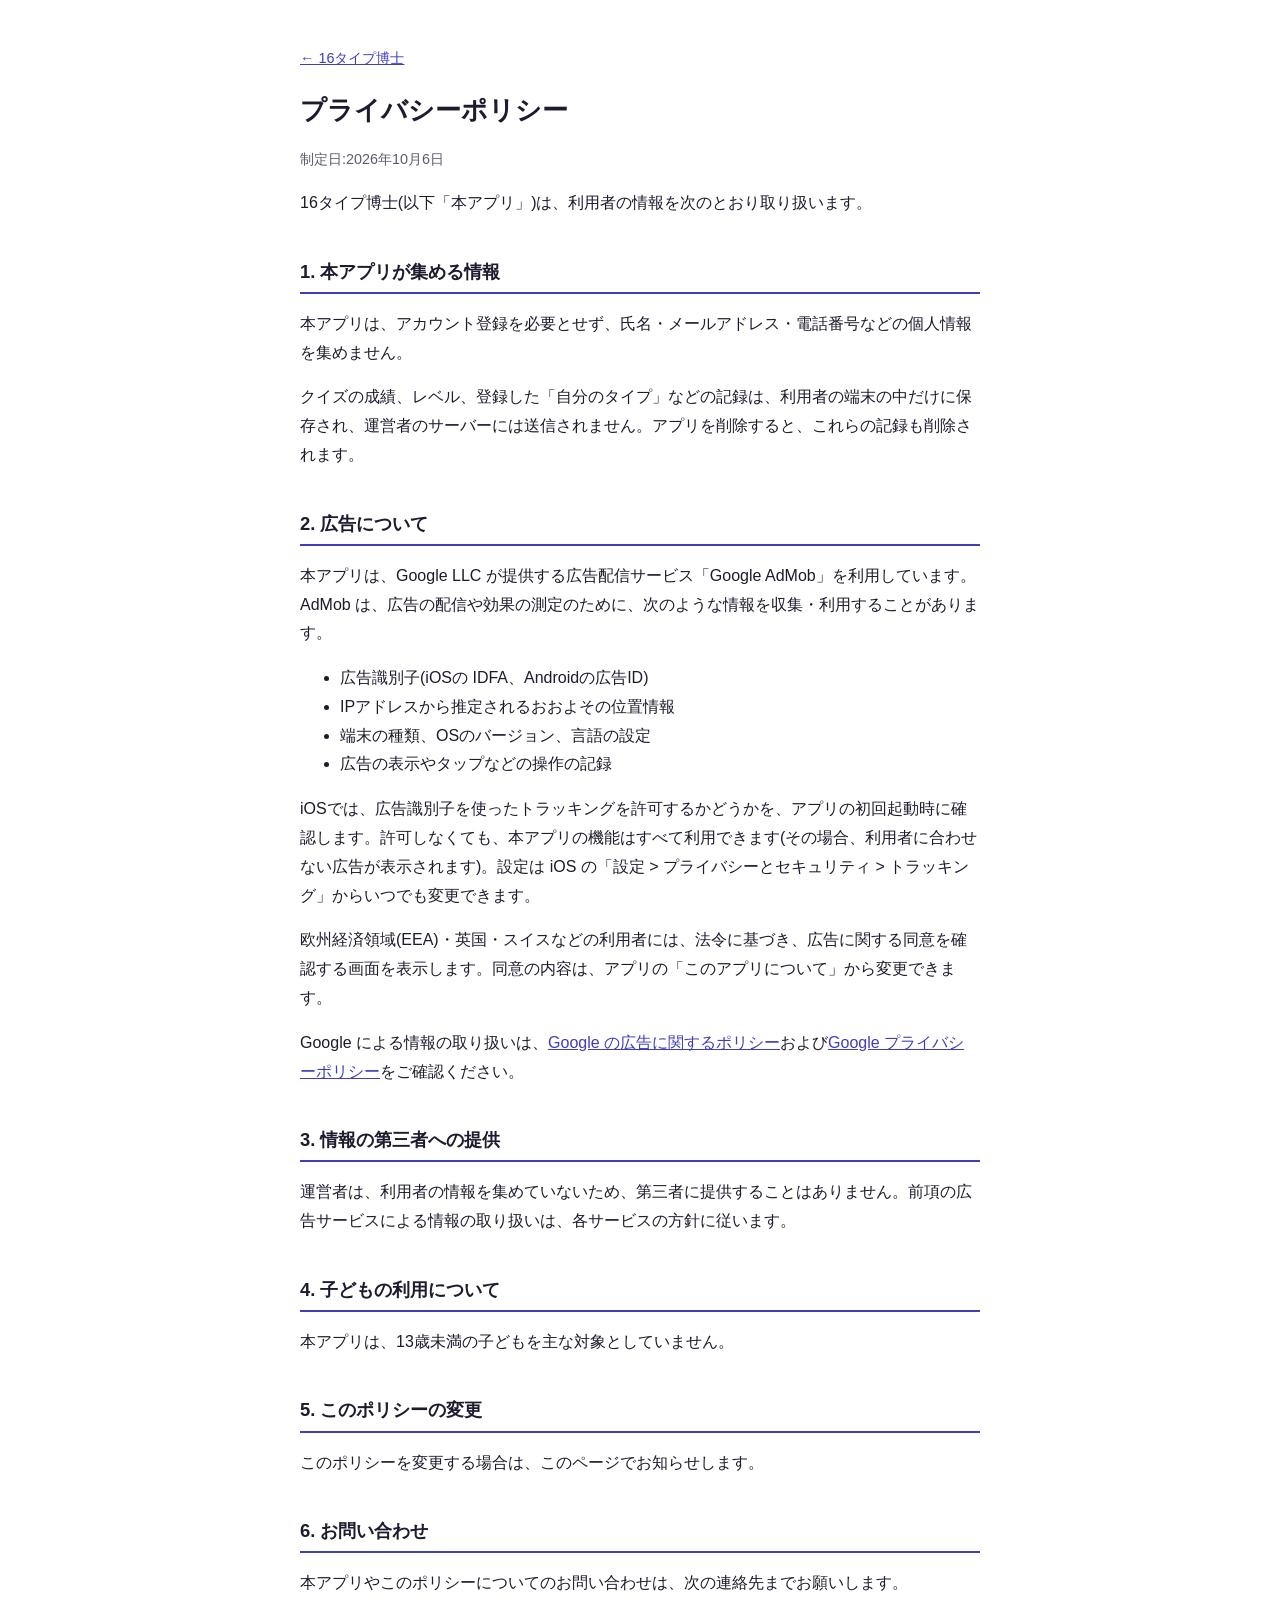
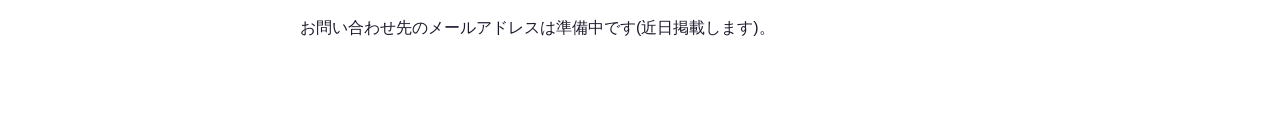
==== privacy.html @ b2a30725 "16タイプ博士 サポート・プライバシーポリシー・app-ads.txt Co-Authored-By: Claude Opus 5.5 <noreply@anthropic.com>" ====
<!doctype html>
<html lang="ja">
<head>
<meta charset="utf-8">
<meta name="viewport" content="width=device-width, initial-scale=1">
<title>プライバシーポリシー | 16タイプ博士</title>
<link rel="stylesheet" href="style.css">
</head>
<body>
<main>
<p class="back"><a href="index.html">← 16タイプ博士</a></p>
<h1>プライバシーポリシー</h1>
<p class="date">制定日:2026年10月6日</p>

<p>16タイプ博士(以下「本アプリ」)は、利用者の情報を次のとおり取り扱います。</p>

<h2>1. 本アプリが集める情報</h2>
<p>本アプリは、アカウント登録を必要とせず、氏名・メールアドレス・電話番号などの個人情報を集めません。</p>
<p>クイズの成績、レベル、登録した「自分のタイプ」などの記録は、利用者の端末の中だけに保存され、運営者のサーバーには送信されません。アプリを削除すると、これらの記録も削除されます。</p>

<h2>2. 広告について</h2>
<p>本アプリは、Google LLC が提供する広告配信サービス「Google AdMob」を利用しています。AdMob は、広告の配信や効果の測定のために、次のような情報を収集・利用することがあります。</p>
<ul>
<li>広告識別子(iOSの IDFA、Androidの広告ID)</li>
<li>IPアドレスから推定されるおおよその位置情報</li>
<li>端末の種類、OSのバージョン、言語の設定</li>
<li>広告の表示やタップなどの操作の記録</li>
</ul>
<p>iOSでは、広告識別子を使ったトラッキングを許可するかどうかを、アプリの初回起動時に確認します。許可しなくても、本アプリの機能はすべて利用できます(その場合、利用者に合わせない広告が表示されます)。設定は iOS の「設定 > プライバシーとセキュリティ > トラッキング」からいつでも変更できます。</p>
<p>欧州経済領域(EEA)・英国・スイスなどの利用者には、法令に基づき、広告に関する同意を確認する画面を表示します。同意の内容は、アプリの「このアプリについて」から変更できます。</p>
<p>Google による情報の取り扱いは、<a href="https://policies.google.com/technologies/ads?hl=ja">Google の広告に関するポリシー</a>および<a href="https://policies.google.com/privacy?hl=ja">Google プライバシーポリシー</a>をご確認ください。</p>

<h2>3. 情報の第三者への提供</h2>
<p>運営者は、利用者の情報を集めていないため、第三者に提供することはありません。前項の広告サービスによる情報の取り扱いは、各サービスの方針に従います。</p>

<h2>4. 子どもの利用について</h2>
<p>本アプリは、13歳未満の子どもを主な対象としていません。</p>

<h2>5. このポリシーの変更</h2>
<p>このポリシーを変更する場合は、このページでお知らせします。</p>

<h2>6. お問い合わせ</h2>
<p>本アプリやこのポリシーについてのお問い合わせは、次の連絡先までお願いします。</p>
<p>お問い合わせ先のメールアドレスは準備中です(近日掲載します)。</p>
</main>
</body>
</html>
---- style.css ----
:root {
  --text: #1d1b2e;
  --muted: #5d5a73;
  --accent: #3f3db8;
  --bg: #ffffff;
}
@media (prefers-color-scheme: dark) {
  :root {
    --text: #ecebf5;
    --muted: #aaa8c0;
    --accent: #a9a7ff;
    --bg: #15141f;
  }
}
body {
  margin: 0;
  background: var(--bg);
  color: var(--text);
  font-family: -apple-system, BlinkMacSystemFont, "Hiragino Sans", "Noto Sans JP", sans-serif;
  line-height: 1.8;
}
main {
  max-width: 680px;
  margin: 0 auto;
  padding: 32px 16px 64px;
}
h1 { font-size: 1.6rem; margin: 0.4em 0; }
h2 { font-size: 1.15rem; margin-top: 2em; border-bottom: 2px solid var(--accent); padding-bottom: 4px; }
h3 { font-size: 1rem; margin-bottom: 0; }
a { color: var(--accent); }
.icon { border-radius: 22%; }
.lead { font-size: 1.05rem; }
.date, .back, .note { color: var(--muted); font-size: 0.9rem; }
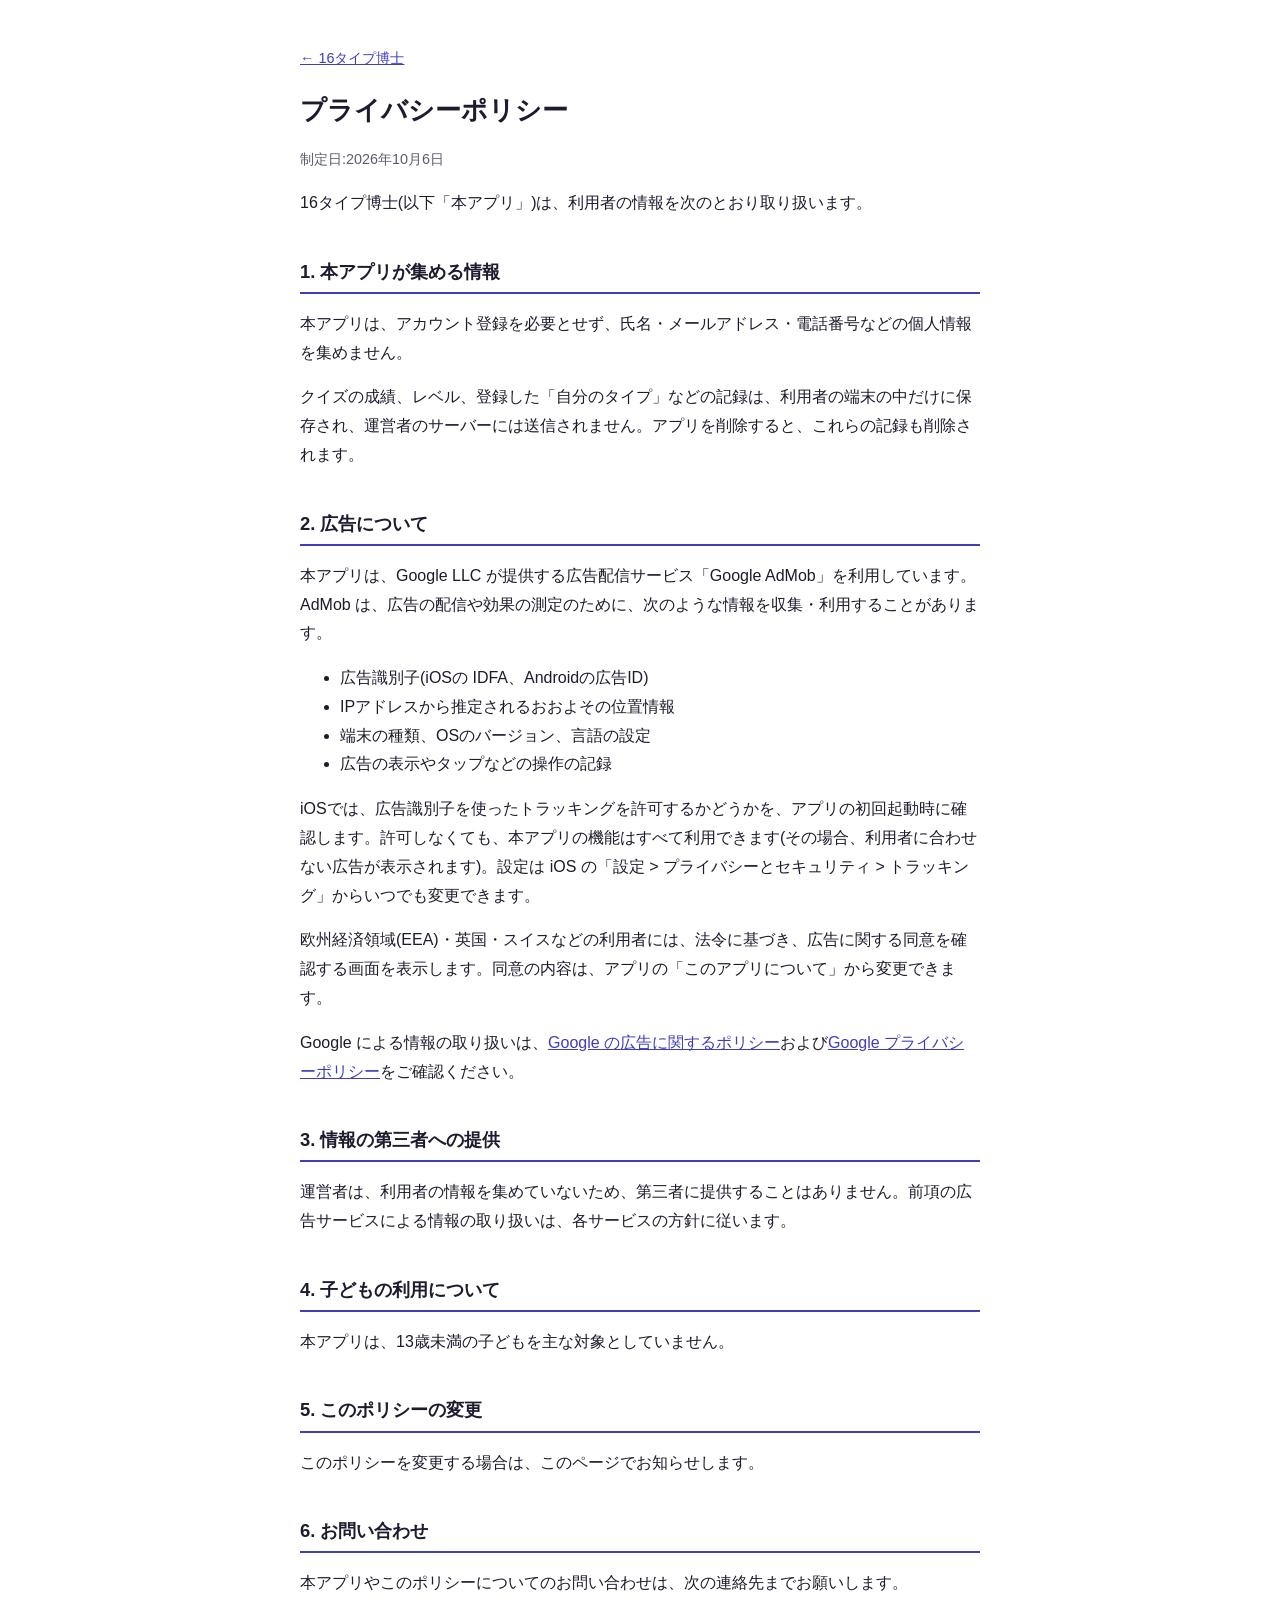
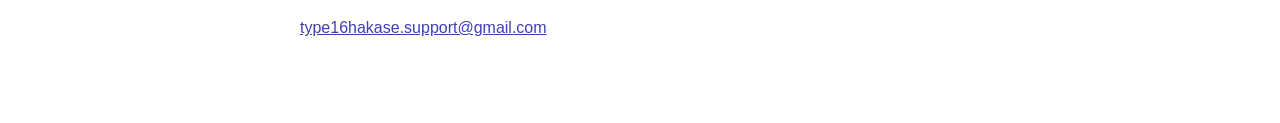
==== commit 71053621: "問い合わせ先のメールアドレスを掲載 Co-Authored-By: Claude Opus 5.5 <noreply@anthropic.com>" ====
--- a/privacy.html
+++ b/privacy.html
@@ -41,7 +41,7 @@
 
 <h2>6. お問い合わせ</h2>
 <p>本アプリやこのポリシーについてのお問い合わせは、次の連絡先までお願いします。</p>
-<p>お問い合わせ先のメールアドレスは準備中です(近日掲載します)。</p>
+<p><a href="mailto:type16hakase.support@gmail.com">type16hakase.support@gmail.com</a></p>
 </main>
 </body>
 </html>
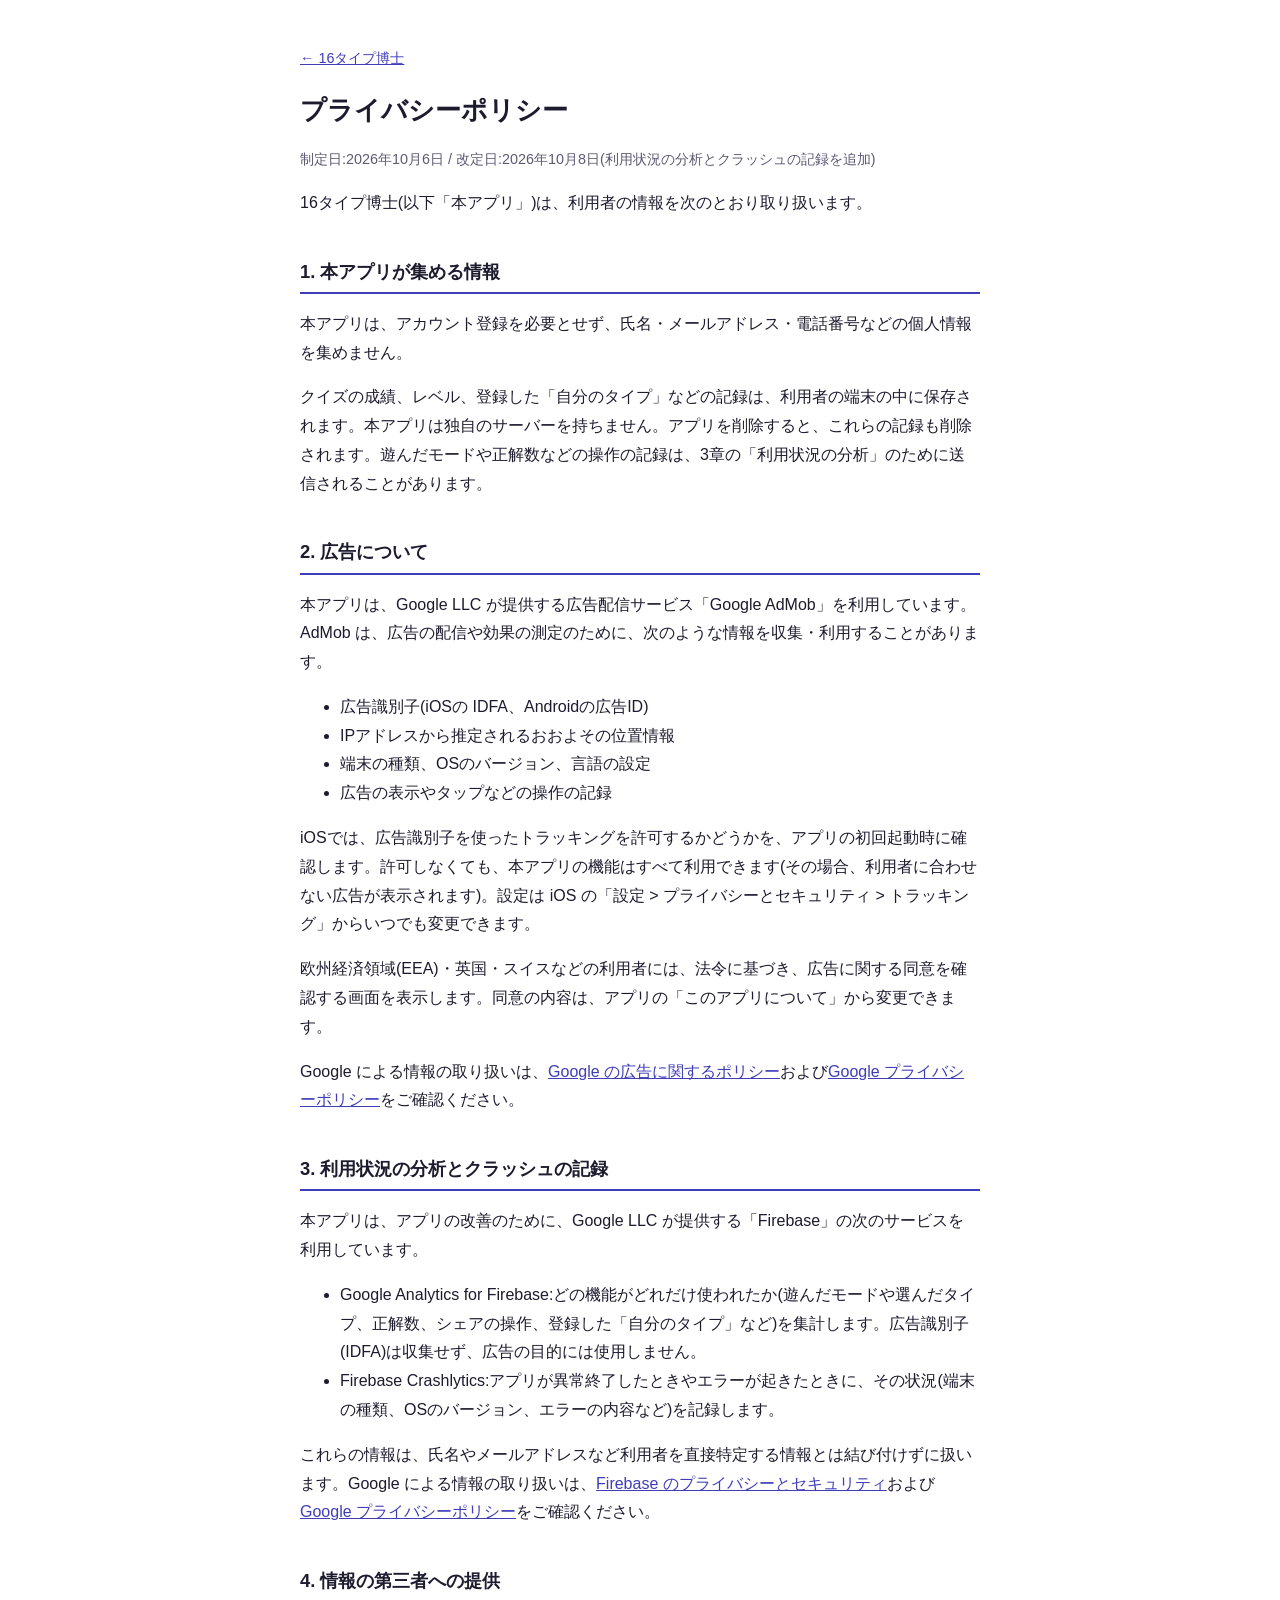
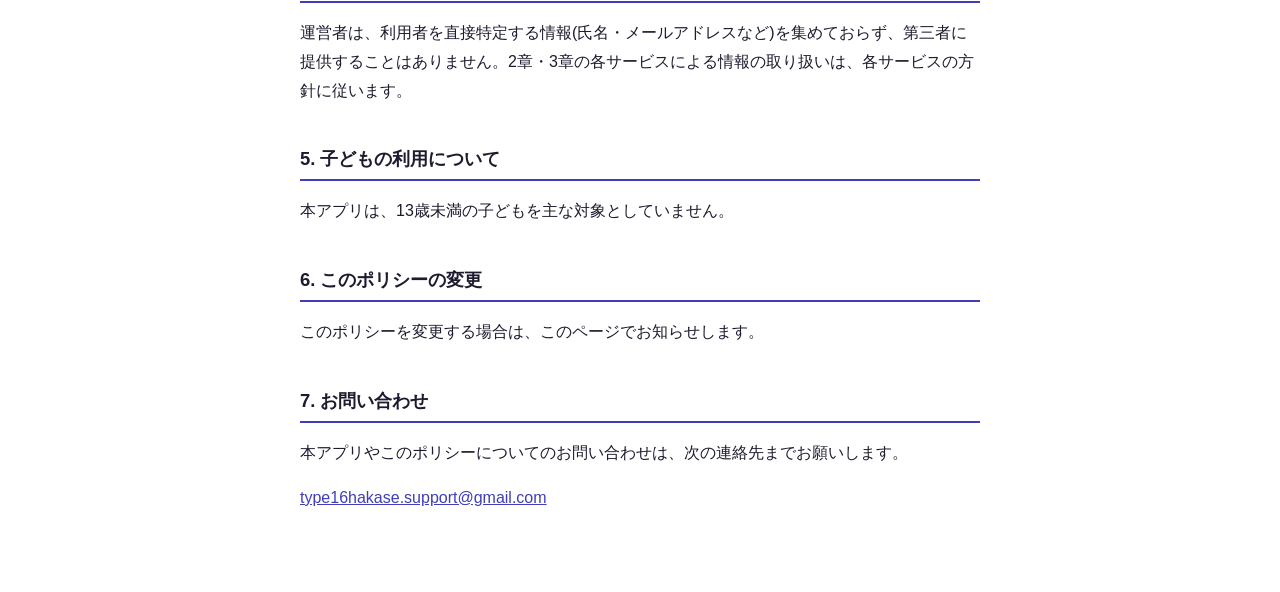
==== commit b0bd4d10: "プライバシーポリシー:利用状況の分析とクラッシュの記録を追加" ====
--- a/privacy.html
+++ b/privacy.html
@@ -10,13 +10,13 @@
 <main>
 <p class="back"><a href="index.html">← 16タイプ博士</a></p>
 <h1>プライバシーポリシー</h1>
-<p class="date">制定日:2026年10月6日</p>
+<p class="date">制定日:2026年10月6日 / 改定日:2026年10月8日(利用状況の分析とクラッシュの記録を追加)</p>
 
 <p>16タイプ博士(以下「本アプリ」)は、利用者の情報を次のとおり取り扱います。</p>
 
 <h2>1. 本アプリが集める情報</h2>
 <p>本アプリは、アカウント登録を必要とせず、氏名・メールアドレス・電話番号などの個人情報を集めません。</p>
-<p>クイズの成績、レベル、登録した「自分のタイプ」などの記録は、利用者の端末の中だけに保存され、運営者のサーバーには送信されません。アプリを削除すると、これらの記録も削除されます。</p>
+<p>クイズの成績、レベル、登録した「自分のタイプ」などの記録は、利用者の端末の中に保存されます。本アプリは独自のサーバーを持ちません。アプリを削除すると、これらの記録も削除されます。遊んだモードや正解数などの操作の記録は、3章の「利用状況の分析」のために送信されることがあります。</p>
 
 <h2>2. 広告について</h2>
 <p>本アプリは、Google LLC が提供する広告配信サービス「Google AdMob」を利用しています。AdMob は、広告の配信や効果の測定のために、次のような情報を収集・利用することがあります。</p>
@@ -30,16 +30,24 @@
 <p>欧州経済領域(EEA)・英国・スイスなどの利用者には、法令に基づき、広告に関する同意を確認する画面を表示します。同意の内容は、アプリの「このアプリについて」から変更できます。</p>
 <p>Google による情報の取り扱いは、<a href="https://policies.google.com/technologies/ads?hl=ja">Google の広告に関するポリシー</a>および<a href="https://policies.google.com/privacy?hl=ja">Google プライバシーポリシー</a>をご確認ください。</p>
 
-<h2>3. 情報の第三者への提供</h2>
-<p>運営者は、利用者の情報を集めていないため、第三者に提供することはありません。前項の広告サービスによる情報の取り扱いは、各サービスの方針に従います。</p>
+<h2>3. 利用状況の分析とクラッシュの記録</h2>
+<p>本アプリは、アプリの改善のために、Google LLC が提供する「Firebase」の次のサービスを利用しています。</p>
+<ul>
+<li>Google Analytics for Firebase:どの機能がどれだけ使われたか(遊んだモードや選んだタイプ、正解数、シェアの操作、登録した「自分のタイプ」など)を集計します。広告識別子(IDFA)は収集せず、広告の目的には使用しません。</li>
+<li>Firebase Crashlytics:アプリが異常終了したときやエラーが起きたときに、その状況(端末の種類、OSのバージョン、エラーの内容など)を記録します。</li>
+</ul>
+<p>これらの情報は、氏名やメールアドレスなど利用者を直接特定する情報とは結び付けずに扱います。Google による情報の取り扱いは、<a href="https://firebase.google.com/support/privacy?hl=ja">Firebase のプライバシーとセキュリティ</a>および<a href="https://policies.google.com/privacy?hl=ja">Google プライバシーポリシー</a>をご確認ください。</p>
 
-<h2>4. 子どもの利用について</h2>
+<h2>4. 情報の第三者への提供</h2>
+<p>運営者は、利用者を直接特定する情報(氏名・メールアドレスなど)を集めておらず、第三者に提供することはありません。2章・3章の各サービスによる情報の取り扱いは、各サービスの方針に従います。</p>
+
+<h2>5. 子どもの利用について</h2>
 <p>本アプリは、13歳未満の子どもを主な対象としていません。</p>
 
-<h2>5. このポリシーの変更</h2>
+<h2>6. このポリシーの変更</h2>
 <p>このポリシーを変更する場合は、このページでお知らせします。</p>
 
-<h2>6. お問い合わせ</h2>
+<h2>7. お問い合わせ</h2>
 <p>本アプリやこのポリシーについてのお問い合わせは、次の連絡先までお願いします。</p>
 <p><a href="mailto:type16hakase.support@gmail.com">type16hakase.support@gmail.com</a></p>
 </main>
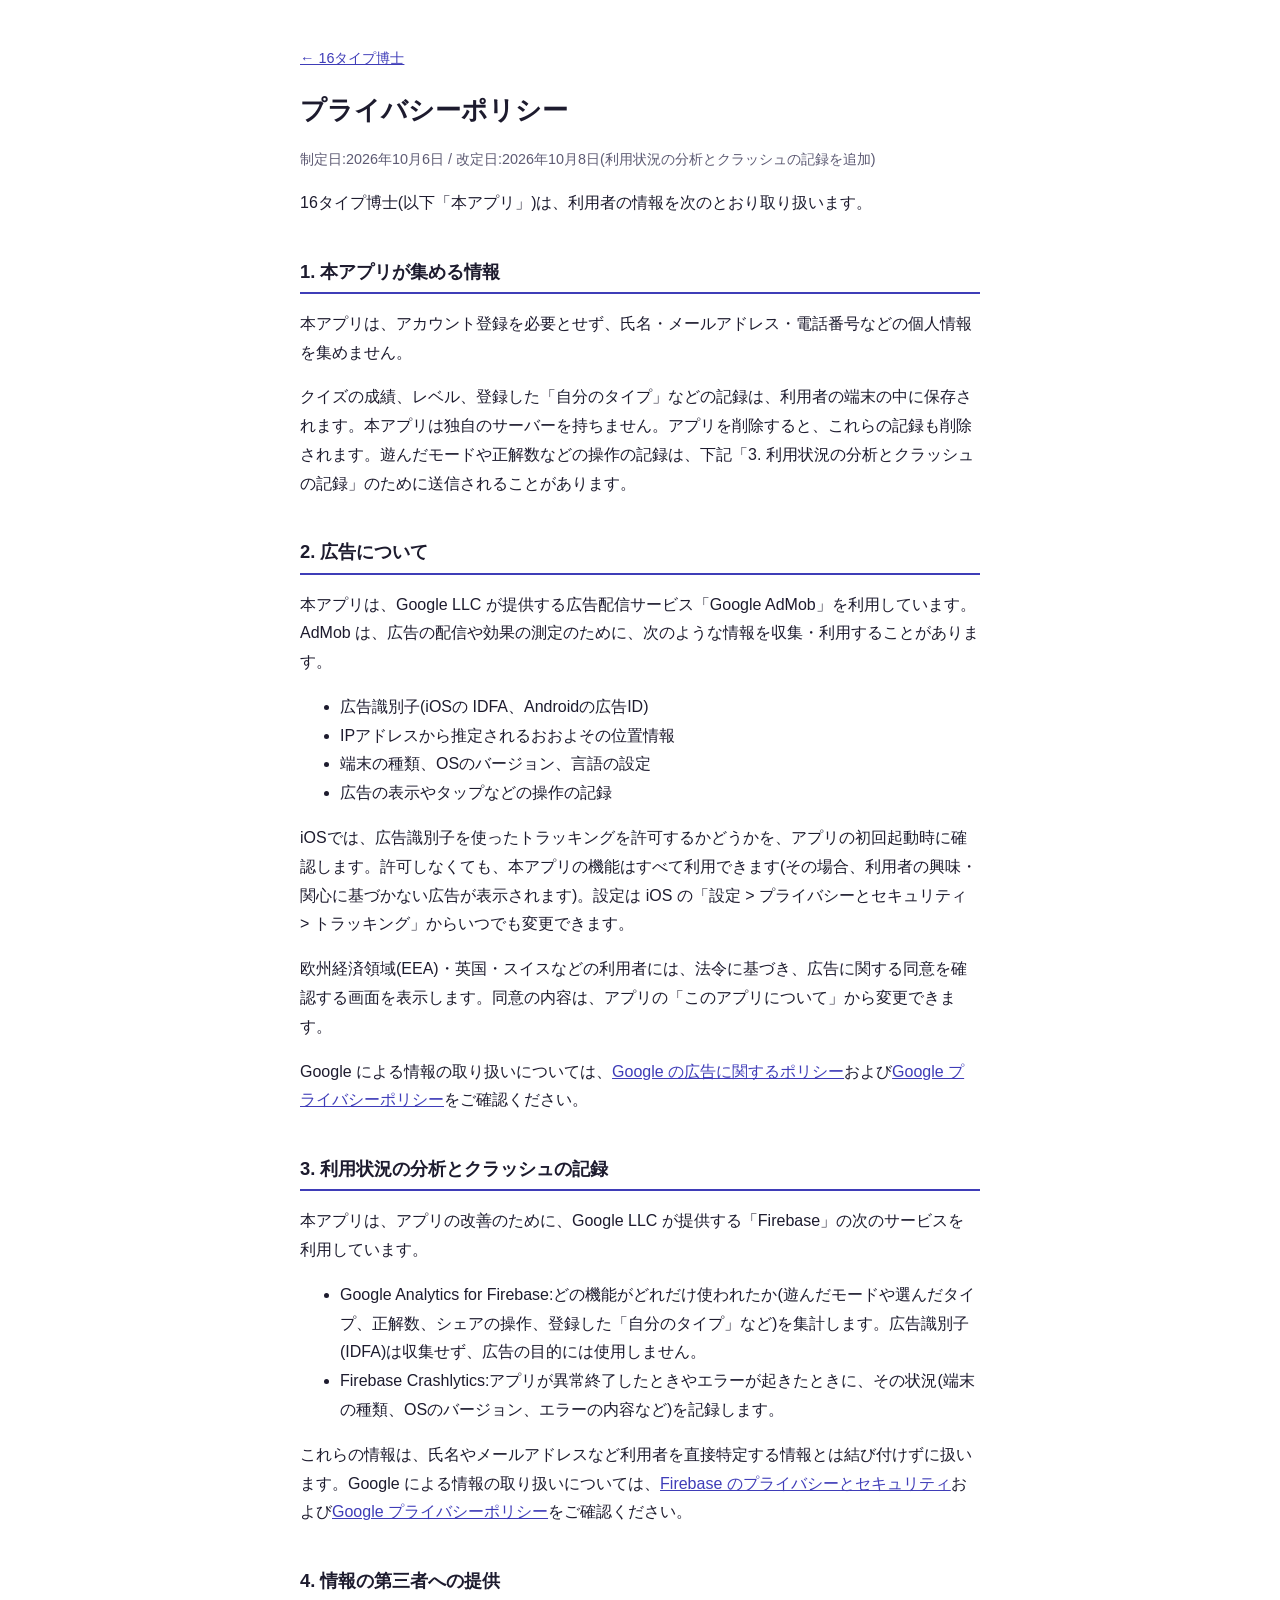
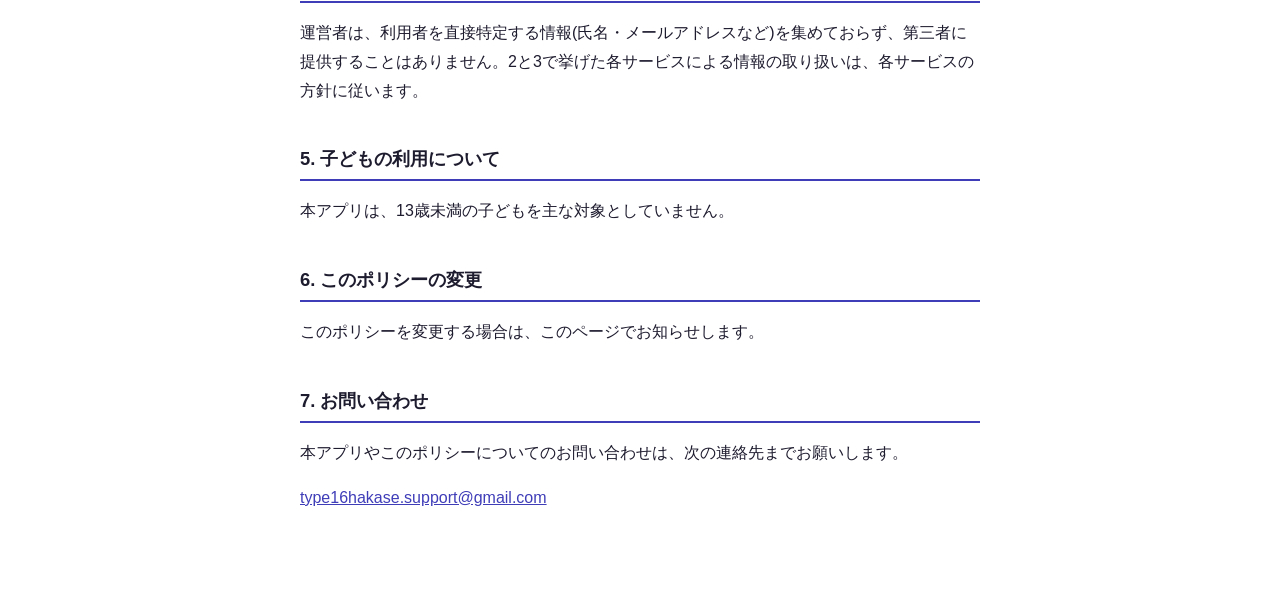
==== commit a434bba9: "サポートページとプライバシーポリシーの言い回しを見直し" ====
--- a/privacy.html
+++ b/privacy.html
@@ -16,7 +16,7 @@
 
 <h2>1. 本アプリが集める情報</h2>
 <p>本アプリは、アカウント登録を必要とせず、氏名・メールアドレス・電話番号などの個人情報を集めません。</p>
-<p>クイズの成績、レベル、登録した「自分のタイプ」などの記録は、利用者の端末の中に保存されます。本アプリは独自のサーバーを持ちません。アプリを削除すると、これらの記録も削除されます。遊んだモードや正解数などの操作の記録は、3章の「利用状況の分析」のために送信されることがあります。</p>
+<p>クイズの成績、レベル、登録した「自分のタイプ」などの記録は、利用者の端末の中に保存されます。本アプリは独自のサーバーを持ちません。アプリを削除すると、これらの記録も削除されます。遊んだモードや正解数などの操作の記録は、下記「3. 利用状況の分析とクラッシュの記録」のために送信されることがあります。</p>
 
 <h2>2. 広告について</h2>
 <p>本アプリは、Google LLC が提供する広告配信サービス「Google AdMob」を利用しています。AdMob は、広告の配信や効果の測定のために、次のような情報を収集・利用することがあります。</p>
@@ -26,9 +26,9 @@
 <li>端末の種類、OSのバージョン、言語の設定</li>
 <li>広告の表示やタップなどの操作の記録</li>
 </ul>
-<p>iOSでは、広告識別子を使ったトラッキングを許可するかどうかを、アプリの初回起動時に確認します。許可しなくても、本アプリの機能はすべて利用できます(その場合、利用者に合わせない広告が表示されます)。設定は iOS の「設定 > プライバシーとセキュリティ > トラッキング」からいつでも変更できます。</p>
+<p>iOSでは、広告識別子を使ったトラッキングを許可するかどうかを、アプリの初回起動時に確認します。許可しなくても、本アプリの機能はすべて利用できます(その場合、利用者の興味・関心に基づかない広告が表示されます)。設定は iOS の「設定 > プライバシーとセキュリティ > トラッキング」からいつでも変更できます。</p>
 <p>欧州経済領域(EEA)・英国・スイスなどの利用者には、法令に基づき、広告に関する同意を確認する画面を表示します。同意の内容は、アプリの「このアプリについて」から変更できます。</p>
-<p>Google による情報の取り扱いは、<a href="https://policies.google.com/technologies/ads?hl=ja">Google の広告に関するポリシー</a>および<a href="https://policies.google.com/privacy?hl=ja">Google プライバシーポリシー</a>をご確認ください。</p>
+<p>Google による情報の取り扱いについては、<a href="https://policies.google.com/technologies/ads?hl=ja">Google の広告に関するポリシー</a>および<a href="https://policies.google.com/privacy?hl=ja">Google プライバシーポリシー</a>をご確認ください。</p>
 
 <h2>3. 利用状況の分析とクラッシュの記録</h2>
 <p>本アプリは、アプリの改善のために、Google LLC が提供する「Firebase」の次のサービスを利用しています。</p>
@@ -36,10 +36,10 @@
 <li>Google Analytics for Firebase:どの機能がどれだけ使われたか(遊んだモードや選んだタイプ、正解数、シェアの操作、登録した「自分のタイプ」など)を集計します。広告識別子(IDFA)は収集せず、広告の目的には使用しません。</li>
 <li>Firebase Crashlytics:アプリが異常終了したときやエラーが起きたときに、その状況(端末の種類、OSのバージョン、エラーの内容など)を記録します。</li>
 </ul>
-<p>これらの情報は、氏名やメールアドレスなど利用者を直接特定する情報とは結び付けずに扱います。Google による情報の取り扱いは、<a href="https://firebase.google.com/support/privacy?hl=ja">Firebase のプライバシーとセキュリティ</a>および<a href="https://policies.google.com/privacy?hl=ja">Google プライバシーポリシー</a>をご確認ください。</p>
+<p>これらの情報は、氏名やメールアドレスなど利用者を直接特定する情報とは結び付けずに扱います。Google による情報の取り扱いについては、<a href="https://firebase.google.com/support/privacy?hl=ja">Firebase のプライバシーとセキュリティ</a>および<a href="https://policies.google.com/privacy?hl=ja">Google プライバシーポリシー</a>をご確認ください。</p>
 
 <h2>4. 情報の第三者への提供</h2>
-<p>運営者は、利用者を直接特定する情報(氏名・メールアドレスなど)を集めておらず、第三者に提供することはありません。2章・3章の各サービスによる情報の取り扱いは、各サービスの方針に従います。</p>
+<p>運営者は、利用者を直接特定する情報(氏名・メールアドレスなど)を集めておらず、第三者に提供することはありません。2と3で挙げた各サービスによる情報の取り扱いは、各サービスの方針に従います。</p>
 
 <h2>5. 子どもの利用について</h2>
 <p>本アプリは、13歳未満の子どもを主な対象としていません。</p>
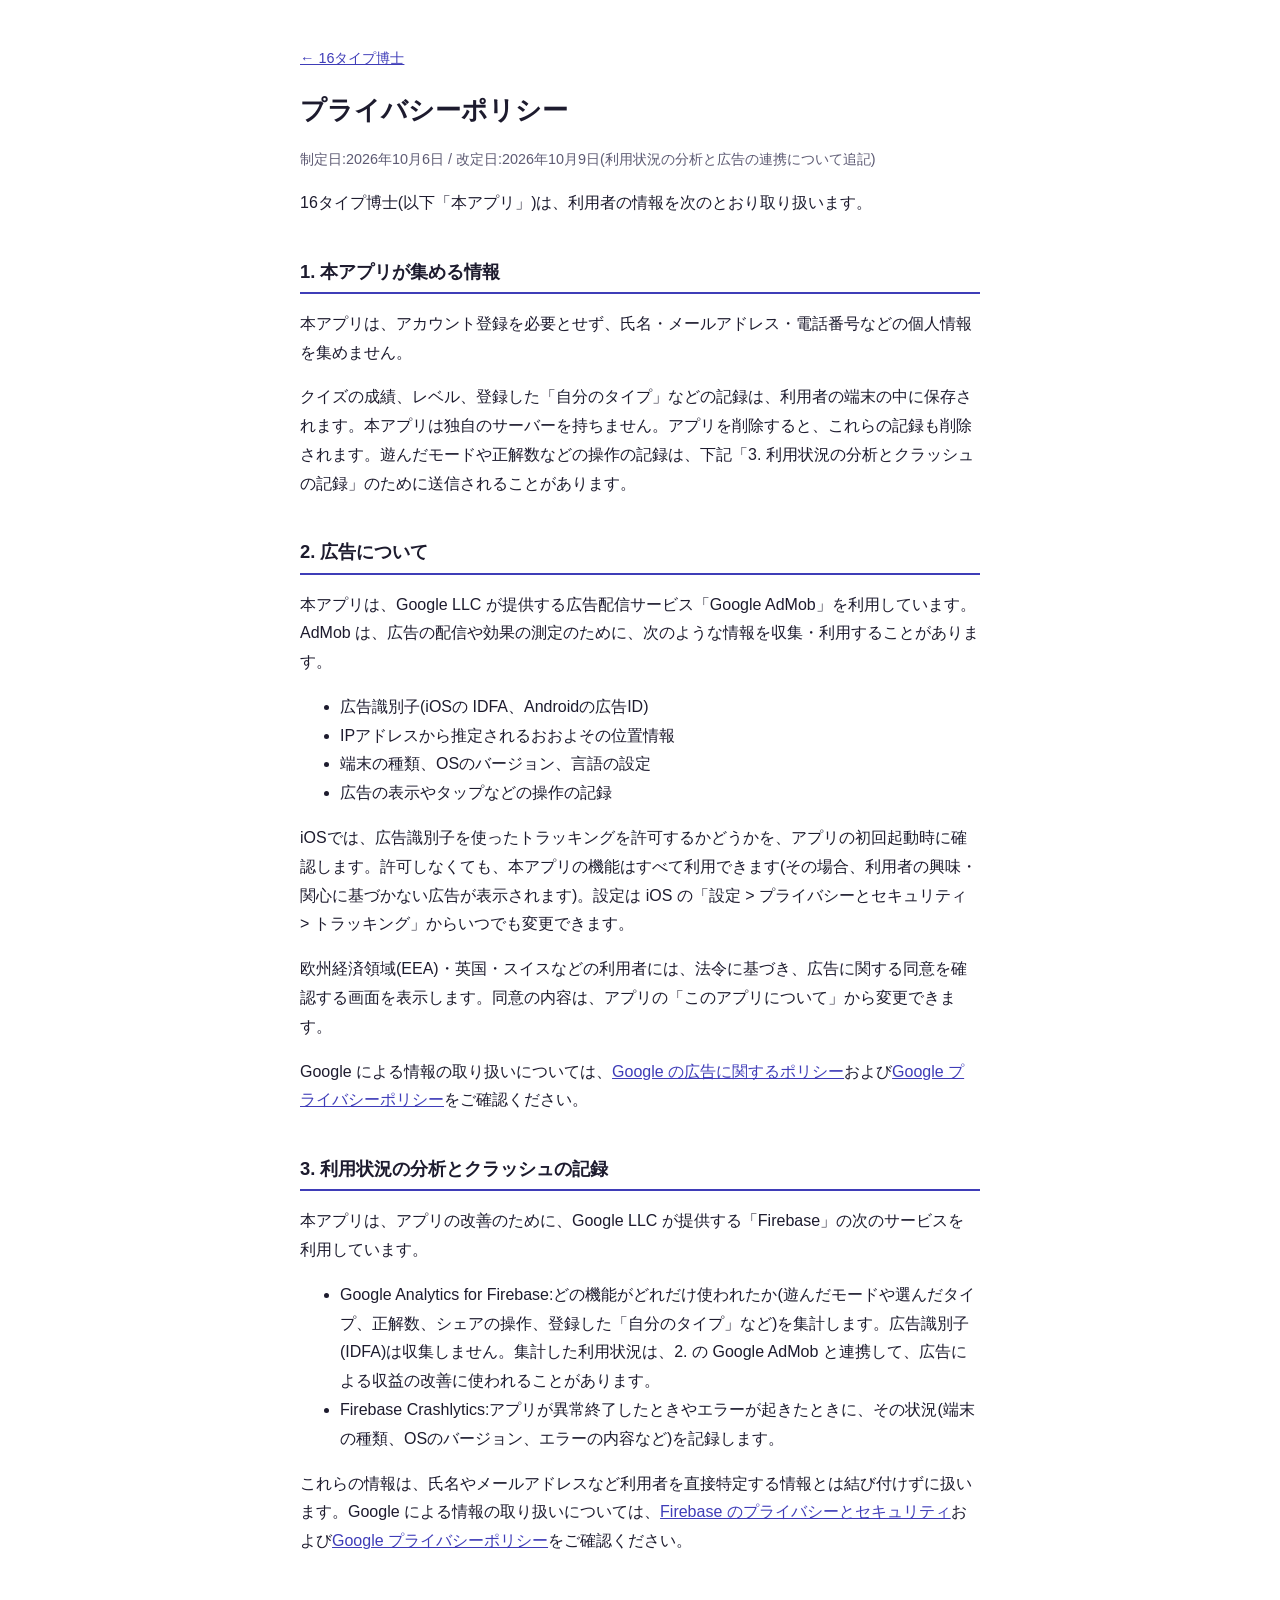
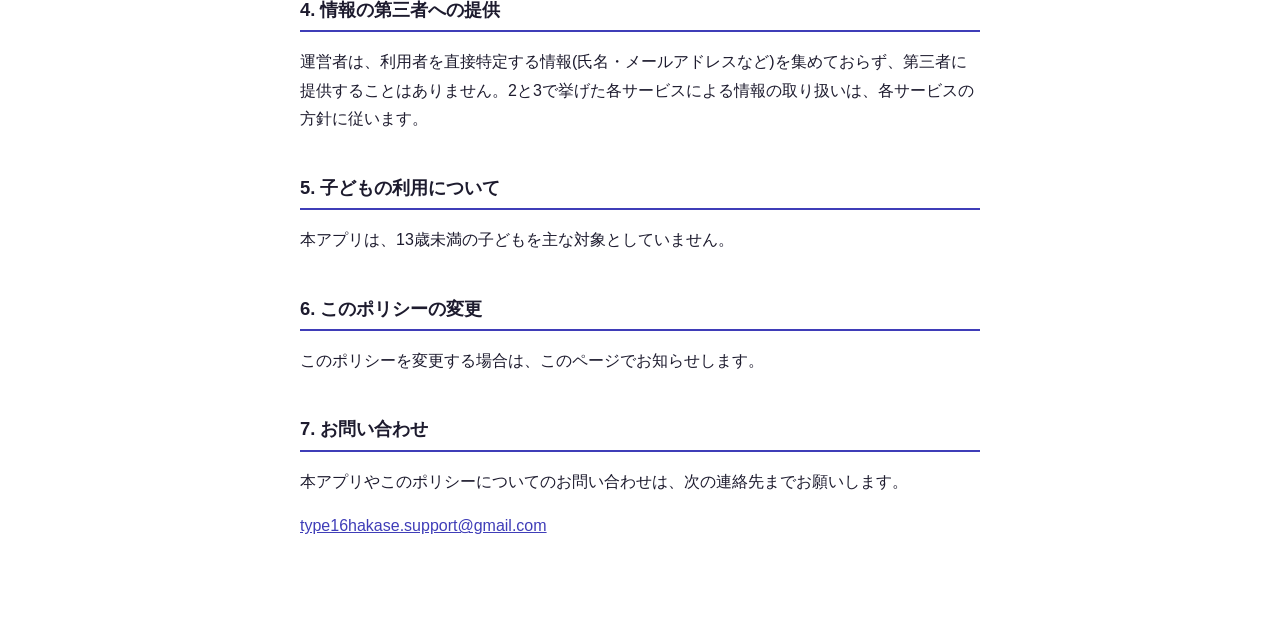
==== commit 430be165: "プライバシーポリシー:Analytics と AdMob の連携について追記" ====
--- a/privacy.html
+++ b/privacy.html
@@ -10,7 +10,7 @@
 <main>
 <p class="back"><a href="index.html">← 16タイプ博士</a></p>
 <h1>プライバシーポリシー</h1>
-<p class="date">制定日:2026年10月6日 / 改定日:2026年10月8日(利用状況の分析とクラッシュの記録を追加)</p>
+<p class="date">制定日:2026年10月6日 / 改定日:2026年10月9日(利用状況の分析と広告の連携について追記)</p>
 
 <p>16タイプ博士(以下「本アプリ」)は、利用者の情報を次のとおり取り扱います。</p>
 
@@ -33,7 +33,7 @@
 <h2>3. 利用状況の分析とクラッシュの記録</h2>
 <p>本アプリは、アプリの改善のために、Google LLC が提供する「Firebase」の次のサービスを利用しています。</p>
 <ul>
-<li>Google Analytics for Firebase:どの機能がどれだけ使われたか(遊んだモードや選んだタイプ、正解数、シェアの操作、登録した「自分のタイプ」など)を集計します。広告識別子(IDFA)は収集せず、広告の目的には使用しません。</li>
+<li>Google Analytics for Firebase:どの機能がどれだけ使われたか(遊んだモードや選んだタイプ、正解数、シェアの操作、登録した「自分のタイプ」など)を集計します。広告識別子(IDFA)は収集しません。集計した利用状況は、2. の Google AdMob と連携して、広告による収益の改善に使われることがあります。</li>
 <li>Firebase Crashlytics:アプリが異常終了したときやエラーが起きたときに、その状況(端末の種類、OSのバージョン、エラーの内容など)を記録します。</li>
 </ul>
 <p>これらの情報は、氏名やメールアドレスなど利用者を直接特定する情報とは結び付けずに扱います。Google による情報の取り扱いについては、<a href="https://firebase.google.com/support/privacy?hl=ja">Firebase のプライバシーとセキュリティ</a>および<a href="https://policies.google.com/privacy?hl=ja">Google プライバシーポリシー</a>をご確認ください。</p>
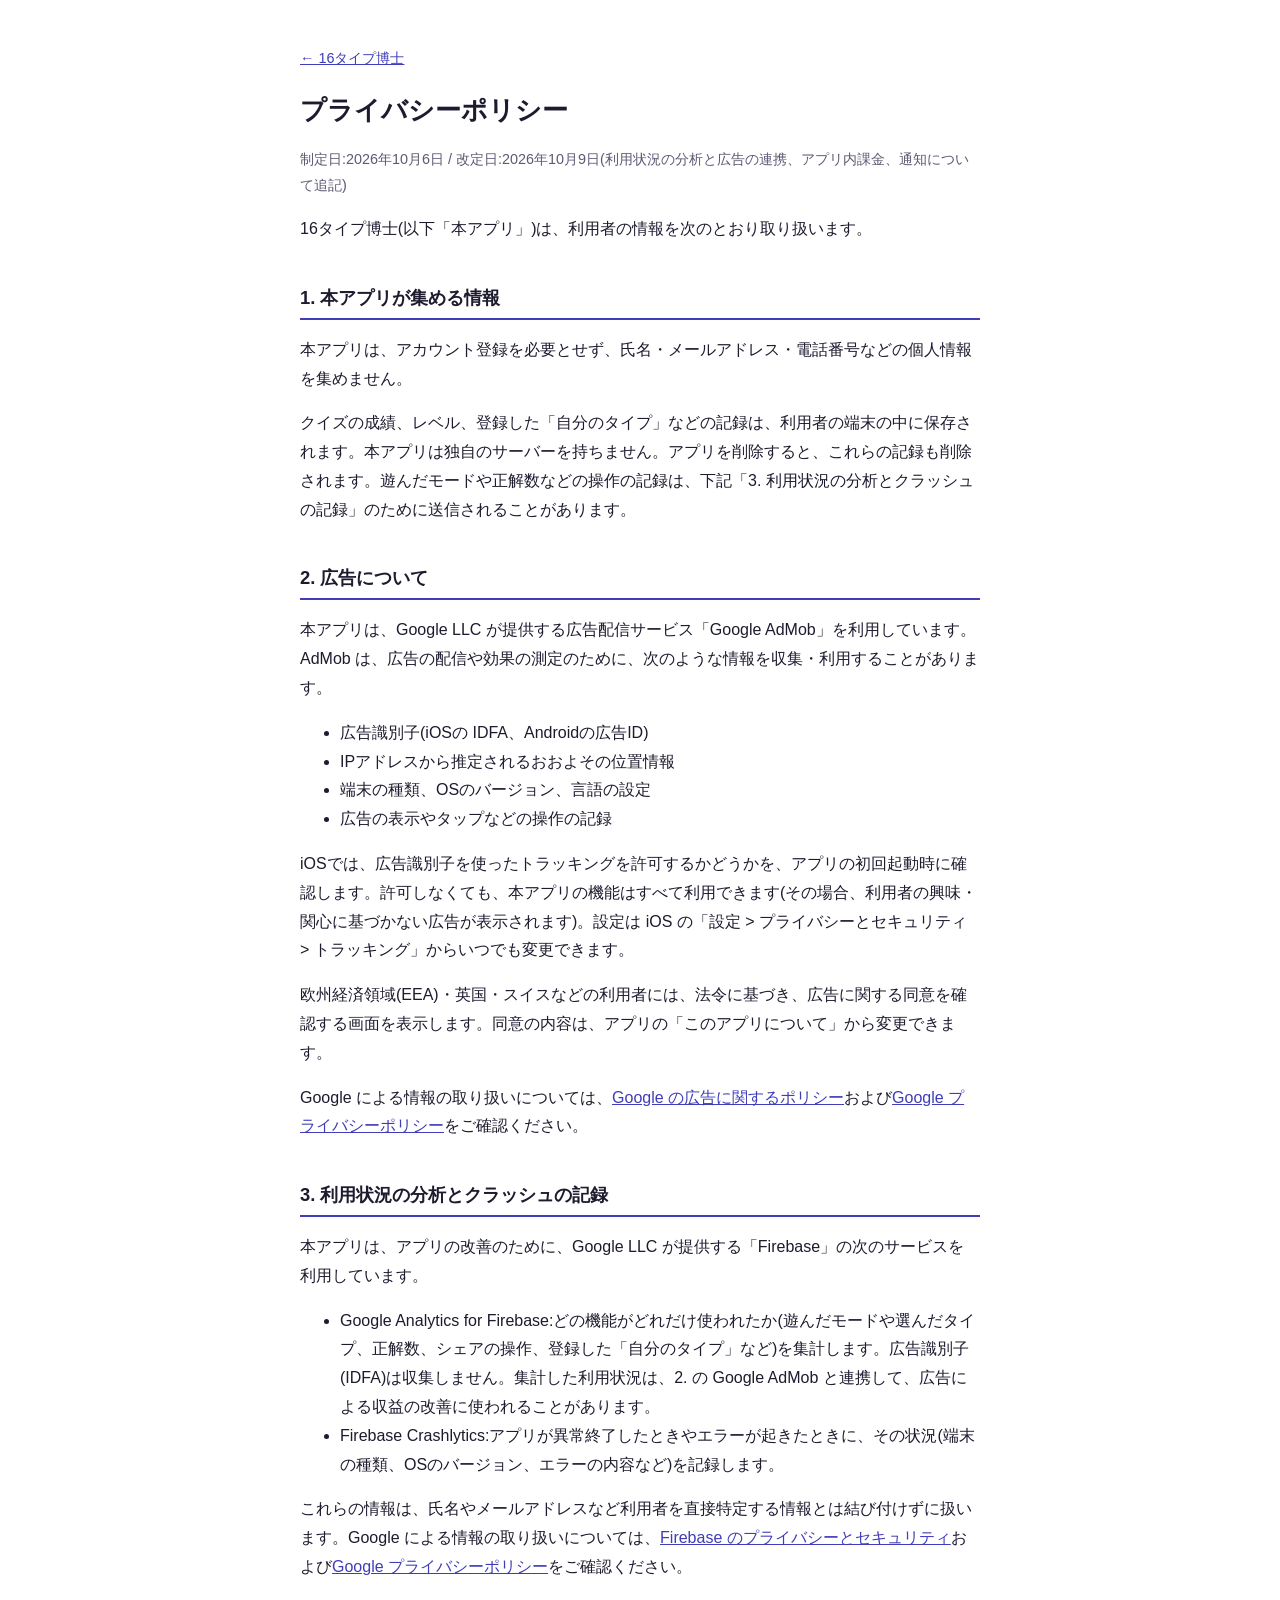
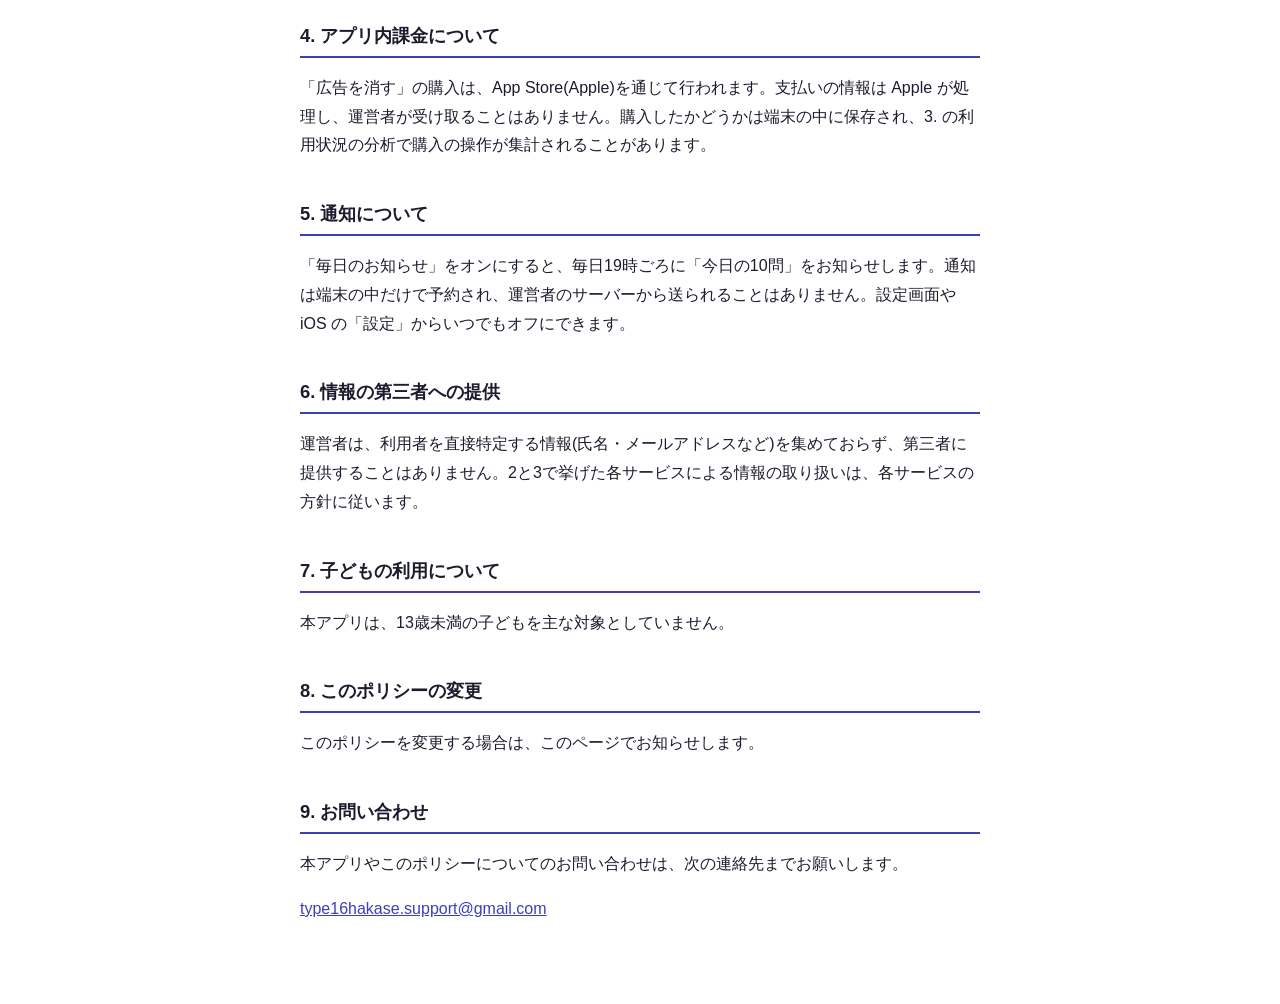
==== commit dc8903cc: "プライバシーポリシー:アプリ内課金と通知について追記" ====
--- a/privacy.html
+++ b/privacy.html
@@ -10,7 +10,7 @@
 <main>
 <p class="back"><a href="index.html">← 16タイプ博士</a></p>
 <h1>プライバシーポリシー</h1>
-<p class="date">制定日:2026年10月6日 / 改定日:2026年10月9日(利用状況の分析と広告の連携について追記)</p>
+<p class="date">制定日:2026年10月6日 / 改定日:2026年10月9日(利用状況の分析と広告の連携、アプリ内課金、通知について追記)</p>
 
 <p>16タイプ博士(以下「本アプリ」)は、利用者の情報を次のとおり取り扱います。</p>
 
@@ -38,16 +38,22 @@
 </ul>
 <p>これらの情報は、氏名やメールアドレスなど利用者を直接特定する情報とは結び付けずに扱います。Google による情報の取り扱いについては、<a href="https://firebase.google.com/support/privacy?hl=ja">Firebase のプライバシーとセキュリティ</a>および<a href="https://policies.google.com/privacy?hl=ja">Google プライバシーポリシー</a>をご確認ください。</p>
 
-<h2>4. 情報の第三者への提供</h2>
+<h2>4. アプリ内課金について</h2>
+<p>「広告を消す」の購入は、App Store(Apple)を通じて行われます。支払いの情報は Apple が処理し、運営者が受け取ることはありません。購入したかどうかは端末の中に保存され、3. の利用状況の分析で購入の操作が集計されることがあります。</p>
+
+<h2>5. 通知について</h2>
+<p>「毎日のお知らせ」をオンにすると、毎日19時ごろに「今日の10問」をお知らせします。通知は端末の中だけで予約され、運営者のサーバーから送られることはありません。設定画面や iOS の「設定」からいつでもオフにできます。</p>
+
+<h2>6. 情報の第三者への提供</h2>
 <p>運営者は、利用者を直接特定する情報(氏名・メールアドレスなど)を集めておらず、第三者に提供することはありません。2と3で挙げた各サービスによる情報の取り扱いは、各サービスの方針に従います。</p>
 
-<h2>5. 子どもの利用について</h2>
+<h2>7. 子どもの利用について</h2>
 <p>本アプリは、13歳未満の子どもを主な対象としていません。</p>
 
-<h2>6. このポリシーの変更</h2>
+<h2>8. このポリシーの変更</h2>
 <p>このポリシーを変更する場合は、このページでお知らせします。</p>
 
-<h2>7. お問い合わせ</h2>
+<h2>9. お問い合わせ</h2>
 <p>本アプリやこのポリシーについてのお問い合わせは、次の連絡先までお願いします。</p>
 <p><a href="mailto:type16hakase.support@gmail.com">type16hakase.support@gmail.com</a></p>
 </main>
